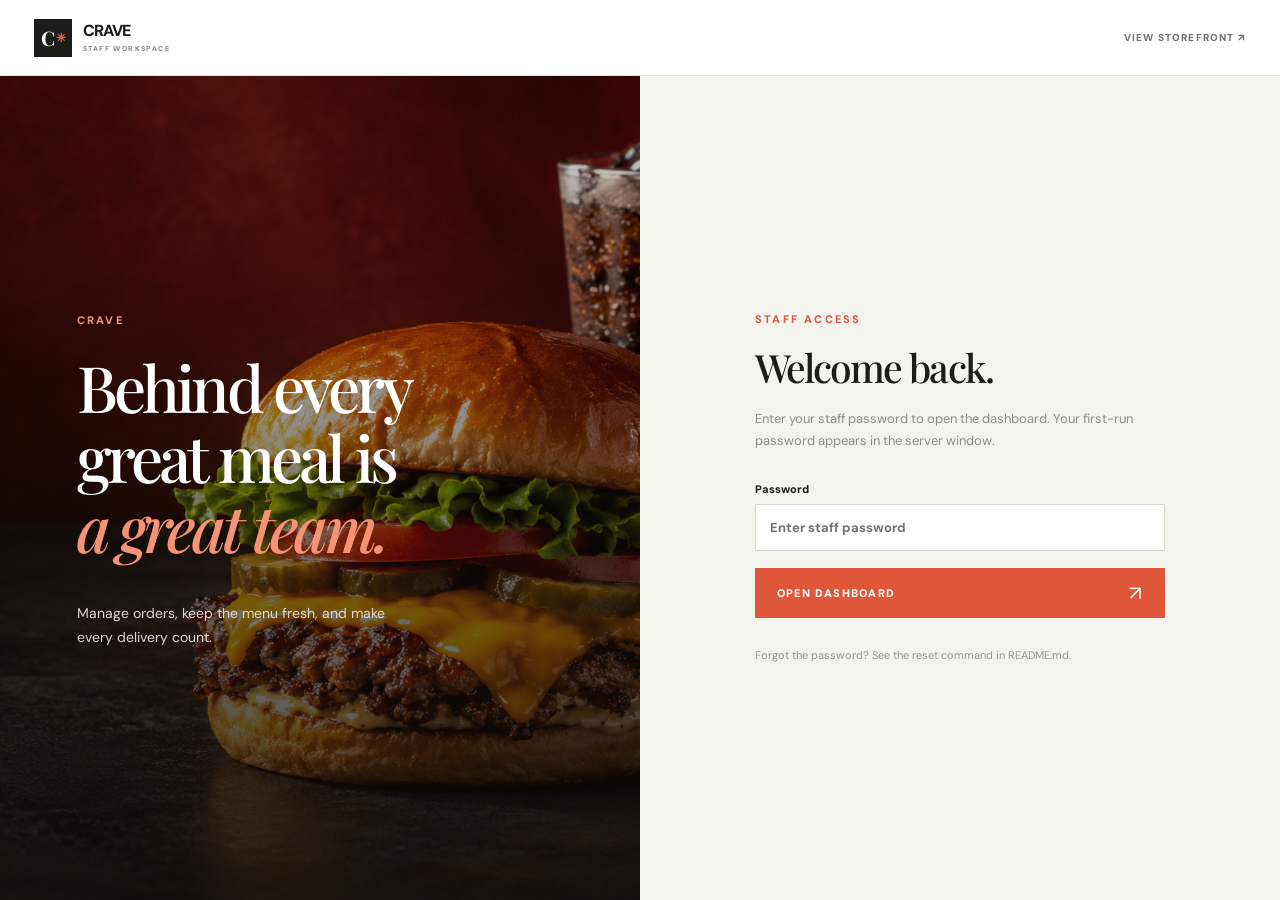
==== wwwroot/admin.html @ bab5fac4 "Add Crave storefront, restaurant menus and ordering experience" ====
<!doctype html>
<html lang="en">
<head>
  <meta charset="utf-8">
  <meta name="viewport" content="width=device-width,initial-scale=1">
  <meta name="theme-color" content="#1b1d18">
  <title>Staff Dashboard | Crave</title>
  <link rel="preconnect" href="https://fonts.googleapis.com">
  <link rel="preconnect" href="https://fonts.gstatic.com" crossorigin>
  <link href="https://fonts.googleapis.com/css2?family=DM+Sans:wght@400;500;600;700;800&family=Playfair+Display:ital,wght@0,500;0,600;0,700;1,500&display=swap" rel="stylesheet">
  <link rel="stylesheet" href="styles.css">
  <link rel="stylesheet" href="admin.css">
  <script src="admin.js" defer></script>
</head>
<body class="admin-body">
  <header class="admin-header"><a class="brand" href="index.html"><span class="brand-icon">C<span>✳</span></span><span class="brand-name">CRAVE<small>STAFF WORKSPACE</small></span></a><div class="admin-header-actions"><a href="index.html" target="_blank" rel="noopener">VIEW STOREFRONT ↗</a><button id="logout" type="button" hidden>SIGN OUT</button></div></header>

  <main id="login-view" class="login-view" hidden><div class="login-art"><span>CRAVE</span><h1>Behind every<br>great meal is<br><em>a great team.</em></h1><p>Manage orders, keep the menu fresh, and make every delivery count.</p></div><div class="login-panel"><div class="login-card"><div class="section-kicker">STAFF ACCESS</div><h2>Welcome back.</h2><p>Enter your staff password to open the dashboard. Your first-run password appears in the server window.</p><form id="login-form"><label>Password<input id="login-password" type="password" autocomplete="current-password" required placeholder="Enter staff password"></label><p class="form-message" id="login-error" role="alert"></p><button class="button button-accent full" type="submit">OPEN DASHBOARD <span>↗</span></button></form><small>Forgot the password? See the reset command in README.md.</small></div></div></main>

  <main id="dashboard" class="dashboard" hidden><aside class="admin-sidebar"><div class="sidebar-top"><div class="sidebar-label">WORKSPACE</div><button class="side-tab active" data-tab="orders" type="button"><span>◫</span> Orders <b id="open-count">0</b></button><button class="side-tab" data-tab="restaurants" type="button"><span>⌂</span> Restaurants</button><button class="side-tab" data-tab="menu" type="button"><span>☷</span> Menu</button><button class="side-tab" data-tab="settings" type="button"><span>⚙</span> Settings</button></div><div class="sidebar-bottom"><span class="live-dot"></span> STORE IS LIVE</div></aside><div class="workspace"><section class="panel active" id="orders-panel"><div class="page-heading"><div><div class="section-kicker">TODAY’S WORK</div><h1>Orders<span class="period">.</span></h1><p>Keep things moving from placed to delivered.</p></div><button class="outline-button" id="refresh-orders" type="button">↻ &nbsp; REFRESH</button></div><div class="stats"><article><span>NEW ORDERS</span><strong id="stat-new">0</strong><small>Waiting to start</small></article><article><span>IN PROGRESS</span><strong id="stat-progress">0</strong><small>Being prepared or delivered</small></article><article><span>COMPLETED</span><strong id="stat-completed">0</strong><small>All-time orders</small></article><article><span>ORDER TOTALS</span><strong id="stat-total">$0.00</strong><small>Excludes cancelled orders</small></article></div><div class="list-head"><h2>All orders</h2><select id="order-filter" aria-label="Filter orders"><option value="active">Active orders</option><option value="all">All orders</option><option value="Completed">Completed</option><option value="Cancelled">Cancelled</option></select></div><p class="admin-message" id="orders-message" role="status"></p><div id="orders-list" class="orders-list"></div></section>

  <section class="panel" id="restaurants-panel"><div class="page-heading"><div><div class="section-kicker">YOUR KITCHENS</div><h1>Restaurants<span class="period">.</span></h1><p>Add a kitchen, edit its details, or pause new orders.</p></div><button class="button button-accent" id="add-restaurant" type="button">ADD RESTAURANT <span>+</span></button></div><div class="list-head"><h2>All kitchens</h2><span id="restaurant-admin-count"></span></div><p class="admin-message" id="restaurants-message" role="status"></p><div id="admin-restaurants-list" class="admin-restaurants-list"></div></section>

  <section class="panel" id="menu-panel"><div class="page-heading"><div><div class="section-kicker">YOUR OFFERING</div><h1>The menu<span class="period">.</span></h1><p>Edit prices and details, or pause an item when it sells out.</p></div><button class="button button-accent" id="add-item" type="button">ADD NEW ITEM <span>+</span></button></div><div class="list-head"><h2>Menu items</h2><span id="item-count"></span></div><p class="admin-message" id="menu-message" role="status"></p><div id="admin-menu-list" class="admin-menu-list"></div></section>

  <section class="panel" id="settings-panel"><div class="page-heading"><div><div class="section-kicker">KEEP THINGS SECURE</div><h1>Settings<span class="period">.</span></h1><p>Update your staff password whenever you need to.</p></div></div><div class="settings-card"><h2>Change password</h2><p>Use at least 12 characters. You’ll need the new password next time you sign in.</p><form id="password-form"><label>Current password<input name="current" type="password" autocomplete="current-password" required></label><label>New password<input name="next" type="password" autocomplete="new-password" minlength="12" required></label><p class="admin-message" id="password-message" role="status"></p><button class="button button-dark" type="submit">UPDATE PASSWORD <span>↗</span></button></form></div></section></div></main>

  <div class="admin-modal-backdrop" id="item-backdrop" hidden><div class="admin-modal" role="dialog" aria-modal="true" aria-labelledby="item-title"><div class="modal-head"><div><small>MENU EDITOR</small><h2 id="item-title">New menu item</h2></div><button type="button" class="icon-button" id="close-item" aria-label="Close menu editor">×</button></div><form id="item-form"><input type="hidden" name="id"><div class="form-grid"><label class="wide">Restaurant<select name="restaurantId" id="item-restaurant" required></select></label><label>Name<input name="name" required maxlength="80" placeholder="e.g. Crispy Chicken Bowl"></label><label>Category<input name="category" required maxlength="40" list="categories-list" placeholder="e.g. Bowls"><datalist id="categories-list"><option value="Burgers"><option value="Pizza"><option value="Bowls"><option value="Sides"><option value="Drinks"><option value="Desserts"></datalist></label><label class="wide">Description<textarea name="description" required maxlength="240" rows="3" placeholder="What makes it delicious?"></textarea></label><label>Price (USD)<input name="price" type="number" min="0.01" max="999" step="0.01" required placeholder="12.50"></label><label>Emoji / icon<input name="emoji" required maxlength="12" placeholder="🍔"></label></div><div class="checks"><label><input type="checkbox" name="available" checked> Available to order</label><label><input type="checkbox" name="popular"> Mark as most loved</label></div><p class="form-message" id="item-error" role="alert"></p><div class="modal-actions"><button type="button" class="outline-button" id="cancel-item">CANCEL</button><button class="button button-accent" type="submit">SAVE ITEM <span>↗</span></button></div></form></div></div>

  <div class="admin-modal-backdrop" id="restaurant-backdrop" hidden><div class="admin-modal" role="dialog" aria-modal="true" aria-labelledby="restaurant-title"><div class="modal-head"><div><small>KITCHEN EDITOR</small><h2 id="restaurant-title">New restaurant</h2></div><button type="button" class="icon-button" id="close-restaurant" aria-label="Close restaurant editor">×</button></div><form id="restaurant-form"><input type="hidden" name="id"><div class="form-grid"><label>Name<input name="name" required maxlength="80" placeholder="e.g. The Green Table"></label><label>Cuisine<input name="cuisine" required maxlength="60" placeholder="e.g. Bowls · Fresh food"></label><label class="wide">Tagline<input name="tagline" required maxlength="160" placeholder="A short description of the kitchen"></label><label>Typical prep time (min)<input name="prepMinutes" type="number" min="5" max="120" required value="25"></label><label>Photo style<select name="imageKey"><option value="burger">Burger</option><option value="pizza">Pizza</option><option value="bowl">Bowl</option><option value="wings">Wings</option></select></label><label>Accent color<select name="accent"><option value="coral">Coral</option><option value="olive">Olive</option><option value="gold">Gold</option><option value="plum">Plum</option></select></label></div><div class="checks"><label><input type="checkbox" name="available" checked> Accepting orders</label></div><p class="form-message" id="restaurant-error" role="alert"></p><div class="modal-actions"><button type="button" class="outline-button" id="cancel-restaurant">CANCEL</button><button class="button button-accent" type="submit">SAVE RESTAURANT <span>↗</span></button></div></form></div></div>
</body>
</html>
---- wwwroot/styles.css ----
:root{--ink:#1b1d18;--muted:#75786e;--paper:#f7f6f1;--cream:#efeee7;--line:#deded4;--red:#d84d33;--red-dark:#b93b25;--white:#fff;--serif:"Playfair Display",Georgia,serif;--sans:"DM Sans",Arial,sans-serif}*{box-sizing:border-box}html{scroll-behavior:smooth}body{margin:0;background:var(--paper);color:var(--ink);font-family:var(--sans)}button,input,textarea{font:inherit}button{cursor:pointer}a{color:inherit;text-decoration:none}img{max-width:100%}.wrap{width:min(1280px,calc(100% - 80px));margin:auto}[hidden]{display:none!important}.topline{height:32px;display:flex;align-items:center;justify-content:center;gap:12px;background:#d74b32;color:#fff;font-size:10px;font-weight:800;letter-spacing:.16em}.topline-star{font-size:15px}.topline-divider{opacity:.6}.site-header{background:#f7f6f1;position:relative;z-index:5;border-bottom:1px solid rgba(0,0,0,.08)}.nav-shell{width:min(1280px,calc(100% - 80px));height:84px;margin:auto;display:flex;align-items:center;justify-content:space-between;gap:25px}.brand{display:flex;align-items:center;gap:11px;white-space:nowrap}.brand-icon{width:42px;height:42px;background:var(--ink);color:#fff;display:flex;align-items:center;justify-content:center;gap:1px;font-family:var(--serif);font-size:20px;font-weight:700}.brand-icon span{font-family:var(--sans);font-size:12px;color:#eb674b}.brand-name{font-weight:800;font-size:18px;letter-spacing:-.06em;line-height:1}.brand-name b{color:var(--red);font-family:var(--serif)}.brand-name small{display:block;font-size:7px;letter-spacing:.2em;font-weight:800;margin-top:6px;color:#85877e}.nav-links{display:flex;gap:38px;align-items:center}.nav-links a,.nav-links button{border:0;background:none;padding:0;color:#4f524b;font-size:10px;letter-spacing:.13em;font-weight:800}.nav-links a:hover,.nav-links button:hover{color:var(--red)}.cart-button{display:flex;align-items:center;gap:11px;padding:12px 14px;border:1px solid #c6c8bd;background:none;color:var(--ink);font-size:10px;font-weight:800;letter-spacing:.1em}.cart-button svg{width:18px;height:18px;fill:none;stroke:currentColor;stroke-width:1.7;stroke-linecap:round;stroke-linejoin:round}.cart-button strong{width:22px;height:22px;border-radius:50%;display:grid;place-items:center;background:var(--red);color:#fff;font-size:10px;letter-spacing:0}.hero{height:min(680px,72vw);min-height:570px;position:relative;isolation:isolate;background:#230e0a;color:#fff;overflow:hidden}.hero-image{position:absolute;inset:0;background:url("assets/hero-burger.png") center center/cover no-repeat;z-index:-2}.hero-shade{position:absolute;inset:0;background:linear-gradient(90deg,rgba(15,11,9,.9) 0%,rgba(18,10,8,.86) 29%,rgba(23,11,8,.4) 54%,transparent 75%),linear-gradient(0deg,rgba(0,0,0,.45),transparent 25%);z-index:-1}.hero-content{padding-top:clamp(90px,12vw,155px)}.hero-kicker,.section-kicker{font-size:11px;font-weight:800;letter-spacing:.2em;color:#dd573d}.hero-kicker{display:flex;align-items:center;gap:13px;color:#fa9b7f}.hero-kicker span{width:25px;height:1px;background:#fa9b7f}.hero h1{font-family:var(--serif);font-size:clamp(66px,6.65vw,106px);font-weight:500;letter-spacing:-.055em;line-height:1.06;margin:22px 0 21px}.hero h1 em{color:#f5916c;font-weight:500}.hero-content>p{max-width:430px;color:#e4d8d1;font-size:16px;line-height:1.75}.hero-actions{display:flex;align-items:center;gap:27px;margin-top:34px}.button{border:0;padding:18px 22px;display:inline-flex;align-items:center;justify-content:space-between;gap:34px;font-size:11px;font-weight:800;letter-spacing:.11em;transition:background .2s,transform .2s}.button:hover{transform:translateY(-2px)}.button span{font-size:20px;font-weight:400;line-height:10px}.button-accent{background:#df573b;color:#fff}.button-accent:hover{background:#b93b25}.button-dark{background:#1b1d18;color:#fff}.button-dark:hover{background:#d84d33}.hero-delivery{font-size:10px;font-weight:800;letter-spacing:.13em;color:#e4d7cc;white-space:nowrap}.pulse{display:inline-block;width:8px;height:8px;border-radius:50%;background:#8cb675;margin-right:8px;box-shadow:0 0 0 4px rgba(140,182,117,.14)}.hero-bottom{position:absolute;bottom:26px;left:50%;transform:translateX(-50%);display:flex;justify-content:space-between;font-size:9px;letter-spacing:.18em;font-weight:800;color:#c5b8b1}.down-arrow{font-size:18px;margin-left:10px}.benefits{background:#edece5;border-bottom:1px solid #ddded3}.benefit-grid{display:grid;grid-template-columns:repeat(3,1fr)}.benefit-grid>div{display:flex;align-items:center;gap:18px;padding:27px 0}.benefit-grid>div+div{border-left:1px solid #d5d6cc;padding-left:18%}.benefit-icon{width:43px;height:43px;border:1px solid #c7c8bd;display:grid;place-items:center;color:#cc563c;font-size:24px}.benefit-grid strong,.benefit-grid small{display:block}.benefit-grid strong{font-size:13px}.benefit-grid small{color:#8b8e82;font-size:11px;margin-top:4px}.menu-section{padding:100px 0 120px}.section-top{display:flex;justify-content:space-between;align-items:end;gap:25px}.section-kicker span{color:#a9aaa0;padding:0 5px}.section-top h2,.story h2,.closing h2{font-family:var(--serif);font-size:clamp(43px,4.75vw,68px);font-weight:500;letter-spacing:-.055em;line-height:1.15;margin:16px 0 15px}.section-top h2 em,.story h2 em,.closing h2 em,.success-content h2 em{color:var(--red);font-weight:500}.section-top p{color:#80837a;font-size:14px;margin:0}.menu-count{font-size:11px;letter-spacing:.1em;color:#9c9e94;text-transform:uppercase}.menu-toolbar{display:flex;justify-content:space-between;align-items:center;gap:16px;margin:45px 0 23px}.category-list{display:flex;gap:8px;flex-wrap:wrap}.category-list button{border:1px solid #d6d8cd;background:none;padding:11px 17px;color:#5e6058;font-size:10px;font-weight:800;letter-spacing:.08em;text-transform:uppercase}.category-list button.active{background:var(--ink);border-color:var(--ink);color:#fff}.search-box{display:flex;align-items:center;gap:8px;border-bottom:1px solid #aeb0a5;padding:8px 2px;min-width:180px}.search-box svg{height:17px;width:17px;fill:none;stroke:#74776e;stroke-width:2;stroke-linecap:round}.search-box input{border:0;outline:0;background:transparent;font-size:11px;width:100%;color:var(--ink)}.menu-grid{display:grid;grid-template-columns:repeat(4,1fr);gap:24px}.food-card{background:#fff;border:1px solid #e7e8df;display:flex;flex-direction:column;transition:box-shadow .2s,transform .2s}.food-card:hover{transform:translateY(-5px);box-shadow:0 16px 30px rgba(34,34,28,.1)}.food-image{position:relative;aspect-ratio:1;background:#29221e;overflow:hidden}.food-image.photo{background-repeat:no-repeat;background-size:200% 200%}.food-image.savory{background-image:url("assets/menu-savory.png")}.food-image.more{background-image:url("assets/menu-more.png")}.food-image.tl{background-position:left top}.food-image.tr{background-position:right top}.food-image.bl{background-position:left bottom}.food-image.br{background-position:right bottom}.food-image.fallback{display:grid;place-items:center;background:linear-gradient(135deg,#e7bd9c,#7b3322)}.food-image.fallback .food-emoji{font-size:100px;filter:drop-shadow(8px 12px 5px rgba(0,0,0,.18))}.food-emoji{display:none}.popular{position:absolute;left:13px;top:13px;padding:7px 10px;background:#f6f5ef;color:#a43b28;font-size:9px;font-weight:800;letter-spacing:.12em}.food-body{padding:19px 18px 18px;display:flex;flex-direction:column;flex:1}.food-category{font-size:9px;letter-spacing:.16em;color:var(--red);text-transform:uppercase;font-weight:800}.food-body h3{font-family:var(--serif);font-size:23px;font-weight:600;letter-spacing:-.04em;margin:8px 0}.food-body p{color:#8d9086;line-height:1.55;font-size:11px;margin:0;min-height:51px}.food-bottom{display:flex;align-items:center;justify-content:space-between;border-top:1px solid #ebebe4;margin-top:auto;padding-top:13px}.food-price{font-size:16px;font-weight:800}.add-button{border:0;background:#1b1d18;color:#fff;width:34px;height:34px;display:grid;place-items:center;font-size:22px}.add-button:hover{background:var(--red)}.loading,.empty-menu{grid-column:1/-1;text-align:center;color:#85877e;padding:60px}.story{background:#1c201a;color:#fff}.story-layout{display:grid;grid-template-columns:1fr 1fr;min-height:650px}.story-image{position:relative;background:url("assets/menu-savory.png") left top/200% 200% no-repeat;min-height:530px}.story-image:after{content:"";position:absolute;inset:0;background:linear-gradient(0deg,rgba(0,0,0,.43),transparent 65%)}.story-image-label{position:absolute;z-index:1;bottom:35px;left:35px;border:1px solid rgba(255,255,255,.65);padding:17px 70px 17px 17px;font-family:var(--serif);font-size:21px;line-height:1.15}.story-image-label span{position:absolute;right:17px;top:23px;color:#ec7356}.story-copy{padding:75px 15px 65px 10%;display:flex;flex-direction:column;justify-content:center}.story h2{font-size:clamp(42px,4.2vw,63px);margin:22px 0}.story-copy>p{max-width:480px;color:#b8bdb1;line-height:1.8;font-size:13px}.story-points{border-top:1px solid #444a40;margin-top:18px}.story-points>div{display:grid;grid-template-columns:36px 1fr;gap:3px 13px;border-bottom:1px solid #444a40;padding:16px 0}.story-points span{grid-row:span 2;color:#e5785b;font-family:var(--serif);font-size:16px}.story-points strong{font-size:12px}.story-points small{font-size:11px;color:#9ea49a}.closing{margin-top:100px;margin-bottom:100px;padding:70px 75px;background:#e7e6dd;display:flex;align-items:center;justify-content:space-between;gap:25px}.closing h2{margin-bottom:0}.closing .button{white-space:nowrap}footer{background:#151914;color:#fff}.footer-inner{display:flex;align-items:center;justify-content:space-between;gap:30px;min-height:130px}.footer-inner .brand-icon{background:#e0573c}.footer-inner .brand-icon span{color:#fff}.footer-inner>span{font-size:10px;color:#8f968b;letter-spacing:.08em}.scrim{position:fixed;inset:0;background:rgba(11,17,12,.68);z-index:20;backdrop-filter:blur(3px)}.drawer{position:fixed;z-index:21;right:0;top:0;width:min(460px,100%);height:100dvh;background:#f9f8f4;display:flex;flex-direction:column;box-shadow:-10px 0 40px rgba(0,0,0,.12)}.drawer-head,.modal-head{display:flex;justify-content:space-between;align-items:start;padding:30px;border-bottom:1px solid var(--line)}.drawer-head small,.modal-head small{font-size:10px;font-weight:800;letter-spacing:.17em;color:var(--red)}.drawer-head h2,.modal-head h2{font-family:var(--serif);font-weight:500;font-size:31px;letter-spacing:-.04em;margin:6px 0 0}.drawer-head h2 span{font-family:var(--sans);font-size:14px;color:#999}.icon-button{border:0;background:#eaeae2;width:32px;height:32px;display:grid;place-items:center;font-size:23px;line-height:1}.drawer-content{padding:24px 30px;overflow-y:auto;flex:1}.cart-line{display:grid;grid-template-columns:66px 1fr auto;gap:12px;padding-bottom:18px;margin-bottom:18px;border-bottom:1px solid var(--line)}.cart-line-emoji{height:66px;background:#e8d9ce;display:grid;place-items:center;font-size:32px}.cart-line h3{font-family:var(--serif);font-size:17px;margin:0 0 4px}.cart-line small{font-size:11px;color:#999}.cart-line-price{font-size:13px;font-weight:800}.quantity{display:inline-flex;align-items:center;gap:11px;margin-top:12px;border:1px solid var(--line);padding:2px 6px;font-size:12px;font-weight:800}.quantity button{width:19px;height:19px;background:none;border:0;font-size:17px;line-height:1}.remove-line{border:0;background:none;color:#9a9e92;text-decoration:underline;padding:0;margin-left:11px;font-size:11px}.drawer-bottom{border-top:1px solid var(--line);padding:24px 30px}.total-row,.checkout-summary>div{display:flex;justify-content:space-between}.total-row{font-size:17px;font-weight:800}.drawer-bottom p{font-size:11px;color:#979a8e;margin:10px 0 19px}.full{width:100%}.empty-cart{text-align:center;padding:55px 10px;color:#888c81;font-size:13px}.empty-cart span{display:block;font-size:65px;margin-bottom:16px}.empty-cart h3{font-family:var(--serif);font-size:24px;color:var(--ink);margin-bottom:6px}.modal{position:fixed;z-index:22;top:50%;left:50%;transform:translate(-50%,-50%);width:min(570px,calc(100% - 28px));max-height:calc(100dvh - 28px);overflow-y:auto;background:#f9f8f4;box-shadow:0 20px 65px rgba(0,0,0,.25)}.modal form{padding:24px 30px 30px}.fulfillment-picker{display:grid;grid-template-columns:1fr 1fr;gap:10px;margin-bottom:20px}.fulfillment-picker input{position:absolute;opacity:0}.fulfillment-picker span{display:block;text-align:center;border:1px solid var(--line);padding:12px;font-size:12px;font-weight:800;cursor:pointer}.fulfillment-picker input:checked+span{border-color:var(--ink);background:#eeeee7}.form-grid{display:grid;grid-template-columns:1fr 1fr;gap:15px}.form-grid label,.track-label{font-size:11px;font-weight:800;display:block}.form-grid label span{font-weight:400;color:#aaa}.form-grid .wide{grid-column:1/-1}.form-grid input,.form-grid textarea,.track-label input{display:block;width:100%;margin-top:7px;border:1px solid #d9dcd1;padding:12px;outline:0;font-size:13px;color:var(--ink);background:#fff}.form-grid input:focus,.form-grid textarea:focus,.track-label input:focus{border-color:var(--red)}.checkout-summary{border-top:1px solid var(--line);margin-top:22px;padding-top:15px;font-size:12px;color:#777}.checkout-summary>div{margin-bottom:10px}.checkout-summary .grand-total{border-top:1px solid var(--line);padding-top:13px;margin-top:12px;color:var(--ink);font-size:19px}.form-message{color:#b33e2c;font-size:12px;margin:12px 0}.form-message:empty{display:none}.payment-note{text-align:center;font-size:11px;color:#9c9e95;margin:11px 0 0}.small-modal{width:min(430px,calc(100% - 28px))}.small-modal form>p:first-child{font-size:13px;color:#888b81;line-height:1.55}.track-label{margin:19px 0}.track-label input{text-transform:uppercase;letter-spacing:.1em}.tracked-order{padding:0 30px 30px}.tracked-order .status{display:inline-block;background:#e8f3e8;color:#3c7544;padding:6px 10px;font-size:11px;font-weight:800}.tracked-order h3{font-family:var(--serif);font-size:21px;margin:15px 0 8px}.tracked-order p{font-size:12px;color:#888;line-height:1.6}.tracked-order ul{padding-left:18px;font-size:12px;line-height:1.8}.tracked-order strong{font-size:16px}.success-content{text-align:center;padding:38px 35px}.success-icon{background:#dcecdc;color:#3c7544;width:65px;height:65px;border-radius:50%;display:grid;place-items:center;font-size:35px;margin:0 auto 20px}.success-content .section-kicker{font-size:10px}.success-content h2{font-family:var(--serif);font-weight:500;font-size:37px;line-height:1.08;letter-spacing:-.05em;margin:14px 0}.success-content p{font-size:13px;line-height:1.6;color:#8b8d84}.confirmation-code{border:1px dashed #d3d6cc;background:#f1f3ec;padding:13px;margin:18px 0;font-size:22px;font-weight:800;letter-spacing:.17em}.success-content .button{margin-top:14px}button:disabled{opacity:.5;cursor:not-allowed}button:focus-visible,a:focus-visible,input:focus-visible,textarea:focus-visible{outline:2px solid var(--red);outline-offset:3px}@media(max-width:1080px){.menu-grid{grid-template-columns:repeat(3,1fr)}.nav-links{gap:20px}.story-copy{padding-left:7%}}@media(max-width:760px){.wrap,.nav-shell{width:calc(100% - 36px)}.topline{font-size:8px;letter-spacing:.1em;gap:6px}.nav-shell{height:70px}.nav-links{display:none}.brand-name{font-size:16px}.cart-button{padding:8px;gap:7px}.cart-button span{display:none}.hero{height:610px;min-height:0}.hero-image{background-position:63% center}.hero-shade{background:linear-gradient(90deg,rgba(15,11,9,.91),rgba(17,10,8,.66) 66%,rgba(17,10,8,.2)),linear-gradient(0deg,rgba(0,0,0,.45),transparent 30%)}.hero-content{padding-top:100px}.hero h1{font-size:clamp(55px,11vw,78px)}.hero-content>p{max-width:350px;font-size:14px}.hero-bottom{bottom:20px}.benefit-grid{grid-template-columns:1fr;padding:12px 0}.benefit-grid>div,.benefit-grid>div+div{border:0;padding:12px 0}.menu-section{padding:70px 0}.menu-toolbar{display:block;margin-top:30px}.category-list{margin-bottom:20px}.search-box{width:100%}.menu-grid{grid-template-columns:repeat(2,1fr);gap:12px}.food-body{padding:14px}.food-body h3{font-size:19px}.food-body p{min-height:68px}.story-layout{grid-template-columns:1fr}.story-image{min-height:380px}.story-copy{padding:65px 0}.closing{padding:45px 28px;margin-top:70px;margin-bottom:70px;display:block}.closing .button{margin-top:25px}.footer-inner{min-height:100px;flex-wrap:wrap;padding:25px 0}.footer-inner>span:nth-child(2){display:none}}@media(max-width:480px){.topline{height:27px;font-size:7px}.topline-star,.topline-divider{display:none}.brand-icon{width:36px;height:36px;font-size:16px}.brand-name{font-size:15px}.brand-name small{font-size:6px}.hero{height:580px}.hero h1{font-size:53px}.hero-actions{align-items:start;flex-direction:column;gap:18px}.hero-bottom span:first-child{display:none}.hero-bottom{justify-content:flex-end}.section-top{display:block}.section-top h2{font-size:43px}.menu-count{margin-top:13px}.menu-grid{grid-template-columns:1fr}.food-image{aspect-ratio:1.25}.food-body p{min-height:0}.story-image{min-height:300px}.story h2,.closing h2{font-size:42px}.form-grid{grid-template-columns:1fr}.form-grid .wide{grid-column:auto}.modal form,.modal-head{padding-left:20px;padding-right:20px}}
.cart-line-emoji.photo{background-repeat:no-repeat;background-size:200% 200%;font-size:0}.cart-line-emoji.savory{background-image:url("assets/menu-savory.png")}.cart-line-emoji.more{background-image:url("assets/menu-more.png")}.cart-line-emoji.tl{background-position:left top}.cart-line-emoji.tr{background-position:right top}.cart-line-emoji.bl{background-position:left bottom}.cart-line-emoji.br{background-position:right bottom}.preview-notice{background:#242920;color:#fff;text-align:center;padding:12px 18px;font-size:11px;line-height:1.5;letter-spacing:.02em}
@media(max-width:760px){.nav-links{display:flex;margin-left:auto;gap:0}.nav-links a{display:none}.nav-links button{font-size:9px;white-space:nowrap}}@media(max-width:480px){.nav-links button{font-size:8px}.nav-shell{gap:10px}}
.staff-link{font-size:10px;font-weight:800;letter-spacing:.1em;color:#b9c1b4}.staff-link:hover{color:#fff}.order-timeline{display:flex;flex-wrap:wrap;gap:6px;margin:15px 0}.order-timeline span{font-size:9px;font-weight:800;padding:6px 7px;background:#ededeb;color:#a0a49a}.order-timeline span.done{background:#e2efdf;color:#3d784b}.order-cancelled{color:#b34731!important;font-weight:800}
.tracking-modal{width:min(650px,calc(100% - 28px))}.tracking-modal form{padding-bottom:12px}.tracking-modal form>p:first-child{font-size:13px;color:#888b81}.tracking-modal .track-label{margin:12px 0}.tracked-order{padding:8px 30px 30px}.tracking-header{display:flex;align-items:center;justify-content:space-between;gap:12px}.tracking-code{font-size:11px;letter-spacing:.12em;font-weight:800;color:#9a9d92}.tracking-modal .tracked-order h3{font-size:27px;margin:12px 0 5px}.tracking-map{height:270px;overflow:hidden;background:#e4e8df;border:1px solid #d7dbd1;margin:17px 0 4px}.tracking-map iframe{width:100%;height:100%;border:0}.waiting-map{display:grid;place-items:center;background-color:#e7e9df;background-image:linear-gradient(35deg,transparent 47%,#fafbf4 48%,#fafbf4 53%,transparent 54%),linear-gradient(145deg,transparent 45%,#fafbf4 46%,#fafbf4 51%,transparent 52%),linear-gradient(90deg,transparent 46%,#d5ddcf 47%,#d5ddcf 50%,transparent 51%);background-size:160px 130px,190px 160px,90px 90px}.map-waiting{display:flex;flex-direction:column;align-items:center;text-align:center;max-width:260px;padding:22px;background:rgba(255,255,255,.91);box-shadow:0 8px 28px rgba(42,65,42,.12)}.map-pin{display:grid;place-items:center;background:#d75038;color:white;width:34px;height:34px;border-radius:50%;font-size:24px;margin-bottom:9px}.map-waiting strong{font-family:var(--serif);font-size:17px;line-height:1.25}.map-waiting small{color:#777d71;font-size:10px;line-height:1.45;margin-top:6px}.tracked-order .map-caption{font-size:10px;margin:5px 0 17px}.tracking-summary{display:flex;justify-content:space-between;align-items:end;gap:16px;border-top:1px solid var(--line);padding-top:14px}.tracking-summary ul{margin:0}.cancel-order-button{border:1px solid #c65c46;background:#fff5f1;color:#b44734;font-size:11px;font-weight:800;letter-spacing:.07em;padding:11px 14px;margin-top:22px}.cancel-order-button:hover{background:#fae6dd}.tracked-order .cancel-note{font-size:10px;margin:7px 0}.success-back{border:0;background:none;color:#888b81;font-size:11px;text-decoration:underline;margin-top:16px;cursor:pointer}@media(max-width:480px){.tracked-order{padding-left:20px;padding-right:20px}.tracking-map{height:240px}.tracking-summary{display:block}.tracking-summary strong{display:block;margin-top:10px}}
---- wwwroot/admin.css ----
.admin-body{background:#f4f4ee;min-height:100vh}.admin-header{height:76px;background:#fff;border-bottom:1px solid #e2e4dc;display:flex;align-items:center;justify-content:space-between;padding:0 34px}.admin-header .brand-icon{width:38px;height:38px}.admin-header .brand-name{font-size:16px}.admin-header-actions{display:flex;gap:25px;align-items:center}.admin-header-actions a,.admin-header-actions button{font-size:10px;font-weight:800;letter-spacing:.12em;color:#6f7268;background:none;border:0}.admin-header-actions a:hover,.admin-header-actions button:hover{color:var(--red)}.login-view{min-height:calc(100vh - 76px);display:grid;grid-template-columns:1fr 1fr}.login-art{background:linear-gradient(0deg,rgba(15,12,9,.8),rgba(15,12,9,.2)),url("assets/hero-burger.png") center/cover;color:#fff;padding:9vw 6vw;display:flex;flex-direction:column;justify-content:center}.login-art>span{font-size:11px;font-weight:800;letter-spacing:.2em;color:#f69376}.login-art h1{font-family:var(--serif);font-size:clamp(50px,5vw,79px);font-weight:500;line-height:1.1;letter-spacing:-.06em;margin:25px 0}.login-art h1 em{color:#f69376}.login-art p{font-size:14px;line-height:1.7;max-width:330px;color:#e5d6cd}.login-panel{display:grid;place-items:center;padding:35px}.login-card{width:min(410px,100%)}.login-card h2,.settings-card h2{font-family:var(--serif);font-size:39px;font-weight:500;letter-spacing:-.05em;margin:15px 0}.login-card p,.settings-card p{font-size:13px;line-height:1.7;color:#8b8f83}.login-card form{margin:30px 0 25px}.login-card label,.settings-card label{display:block;font-size:11px;font-weight:800;margin-bottom:17px}.login-card input,.settings-card input{display:block;margin-top:8px;width:100%;background:#fff;border:1px solid #d8dad1;padding:14px;font-size:13px;outline:0}.login-card input:focus,.settings-card input:focus{border-color:var(--red)}.login-card>small{font-size:11px;color:#92958c}.dashboard{display:grid;grid-template-columns:220px minmax(0,1fr);min-height:calc(100vh - 76px)}.admin-sidebar{background:#1b211b;color:#fff;display:flex;flex-direction:column;justify-content:space-between;padding:34px 17px}.sidebar-label{font-size:9px;letter-spacing:.2em;color:#858e83;font-weight:800;margin:0 18px 22px}.side-tab{width:100%;border:0;background:none;color:#a9b1a6;padding:14px 16px;text-align:left;display:flex;align-items:center;gap:15px;font-size:12px;font-weight:800;margin-bottom:5px}.side-tab span{font-size:18px;font-weight:400;width:22px}.side-tab b{margin-left:auto;background:#d65036;color:#fff;font-size:10px;border-radius:100px;min-width:20px;padding:3px;text-align:center}.side-tab.active{background:#303b30;color:#fff}.side-tab:hover{color:#fff}.sidebar-bottom{padding:17px 15px;border-top:1px solid #3b453b;color:#a1ae9e;font-size:9px;font-weight:800;letter-spacing:.14em}.live-dot{display:inline-block;width:7px;height:7px;border-radius:50%;background:#82bd78;margin-right:7px}.workspace{padding:50px 5vw 90px;min-width:0}.panel{display:none}.panel.active{display:block}.page-heading{display:flex;align-items:end;justify-content:space-between;gap:20px;margin-bottom:37px}.page-heading h1{font-family:var(--serif);font-weight:500;letter-spacing:-.06em;font-size:59px;line-height:1;margin:13px 0 12px}.period{color:var(--red)}.page-heading p{font-size:13px;color:#92968b;margin:0}.outline-button{border:1px solid #c9cec3;background:transparent;padding:12px 16px;font-size:10px;font-weight:800;letter-spacing:.1em;color:#4d544b}.outline-button:hover{border-color:var(--red);color:var(--red)}.stats{display:grid;grid-template-columns:repeat(4,1fr);gap:13px;margin-bottom:48px}.stats article{background:#fff;border:1px solid #e4e7de;padding:20px 21px;min-height:125px;display:flex;flex-direction:column}.stats article>span{font-size:9px;letter-spacing:.13em;color:#90968b;font-weight:800}.stats article strong{font-family:var(--serif);font-weight:500;font-size:32px;margin:10px 0 3px}.stats article small{color:#a2a69b;font-size:10px}.list-head{display:flex;justify-content:space-between;align-items:center;border-bottom:1px solid #d9ddd2;padding-bottom:16px;margin-bottom:20px}.list-head h2{font-family:var(--serif);font-weight:500;font-size:26px;margin:0}.list-head select{border:1px solid #d1d6ca;background:#fff;padding:9px 12px;font-size:11px;color:#4b5148}.list-head>span{font-size:11px;color:#9da299}.orders-list{display:grid;gap:14px}.order-card{background:#fff;border:1px solid #e4e7de}.order-top{display:grid;grid-template-columns:1.2fr 1fr 1fr auto;gap:20px;padding:22px;align-items:start}.order-id{font-size:11px;color:var(--red);font-weight:800;letter-spacing:.1em}.order-card h3{font-family:var(--serif);font-size:21px;font-weight:500;margin:7px 0 3px}.order-card p{font-size:11px;color:#969b90;margin:0;line-height:1.6}.order-top strong{font-size:15px}.status-pill{display:inline-block;font-size:10px;font-weight:800;padding:7px 10px;background:#f1e9d9;color:#9a622c;white-space:nowrap}.status-pill.completed{background:#e4efe2;color:#377348}.status-pill.cancelled{background:#f6e7e3;color:#ac4936}.status-pill.preparing,.status-pill.ready,.status-pill.out{background:#e9eef5;color:#4b6d91}.order-detail{border-top:1px solid #e9ece4;padding:18px 22px;display:grid;grid-template-columns:1fr 1fr;gap:25px}.order-detail strong{font-size:10px;letter-spacing:.1em;color:#666d63}.order-detail p{font-size:12px;color:#5b6158;line-height:1.65;margin-top:7px;word-break:break-word}.order-detail ul{margin:7px 0 0;padding-left:17px;font-size:12px;color:#5b6158;line-height:1.9}.order-actions{display:flex;flex-wrap:wrap;gap:8px;padding:0 22px 20px}.order-actions button{background:#202920;color:#fff;border:0;padding:10px 13px;font-size:10px;font-weight:800;letter-spacing:.08em}.order-actions button:hover{background:var(--red)}.order-actions button.cancel-action{background:#f4e7e3;color:#ab4b38}.admin-message{font-size:12px;color:#a94433;margin:0 0 15px}.admin-message:empty{display:none}.empty-state{padding:60px 20px;text-align:center;background:#fff;color:#92998d;border:1px solid #e4e7de;font-size:13px}.admin-menu-list{display:grid;gap:9px}.admin-menu-row{display:grid;grid-template-columns:54px minmax(150px,1fr) 100px 80px 105px;align-items:center;gap:15px;background:#fff;border:1px solid #e4e7de;padding:12px 17px}.menu-emoji{height:54px;width:54px;display:grid;place-items:center;background:#efede6;font-size:28px}.menu-main strong{display:block;font-family:var(--serif);font-weight:500;font-size:17px}.menu-main small{font-size:10px;color:#999e93}.menu-price{font-size:13px;font-weight:800}.availability{font-size:10px;font-weight:800;color:#427b4b}.availability.off{color:#a5a9a0}.menu-row-actions{display:flex;gap:8px}.menu-row-actions button{border:0;background:none;color:#636b61;font-size:10px;font-weight:800;text-decoration:underline}.menu-row-actions button:hover{color:var(--red)}.settings-card{background:#fff;border:1px solid #e4e7de;padding:32px;width:min(520px,100%)}.settings-card h2{font-size:28px;margin:0 0 8px}.settings-card p{margin:0 0 24px}.settings-card .button{margin-top:6px}.admin-modal-backdrop{position:fixed;inset:0;z-index:30;background:rgba(15,20,15,.65);display:grid;place-items:center;padding:20px}.admin-modal{width:min(560px,100%);max-height:calc(100dvh - 40px);overflow-y:auto;background:#f9f8f4}.admin-modal form{padding:25px 30px 30px}.admin-modal .checks{display:flex;gap:25px;margin:19px 0}.admin-modal .checks label{font-size:11px;font-weight:800}.admin-modal .checks input{accent-color:var(--red)}.modal-actions{display:flex;justify-content:flex-end;gap:10px}.admin-modal .form-grid input,.admin-modal .form-grid textarea{background:#fff}@media(max-width:1000px){.stats{grid-template-columns:repeat(2,1fr)}.order-top{grid-template-columns:1fr 1fr}.admin-menu-row{grid-template-columns:54px 1fr 75px;gap:10px}.availability{display:none}.menu-row-actions{grid-column:2/-1}}@media(max-width:740px){.admin-header{padding:0 18px;height:66px}.admin-header-actions{gap:10px}.admin-header-actions a{display:none}.login-view{display:block}.login-art{min-height:290px;padding:45px 25px}.login-art h1{font-size:44px}.login-panel{padding:45px 22px}.dashboard{display:block}.admin-sidebar{padding:10px 12px;display:block}.sidebar-top{display:flex;align-items:center;gap:5px}.sidebar-label,.sidebar-bottom{display:none}.side-tab{width:auto;margin:0;padding:10px 12px;font-size:11px;gap:5px}.side-tab span{font-size:15px;width:auto}.workspace{padding:38px 18px 70px}.page-heading h1{font-size:46px}.stats{gap:8px}.stats article{padding:15px;min-height:110px}.stats article strong{font-size:26px}.order-top{gap:12px;padding:17px}.order-detail{grid-template-columns:1fr;padding:16px;gap:10px}.order-actions{padding:0 16px 16px}.admin-menu-row{padding:10px;grid-template-columns:44px 1fr 66px}.menu-emoji{height:44px;width:44px}.menu-main strong{font-size:15px}}@media(max-width:460px){.page-heading{display:block}.page-heading>.button,.page-heading>.outline-button{margin-top:20px}.stats{grid-template-columns:repeat(2,1fr)}.order-top{grid-template-columns:1fr 1fr}.order-top>div:nth-child(3){grid-column:1/2}.order-top>div:nth-child(4){grid-column:2/3}.admin-modal .form-grid{grid-template-columns:1fr}.admin-modal .form-grid .wide{grid-column:auto}.admin-modal .checks{display:block}.admin-modal .checks label{display:block;margin:12px 0}}
.courier-tools{display:grid;grid-template-columns:1fr auto;gap:12px;align-items:center;background:#eff3ed;border-top:1px solid #e1e7dd;padding:17px 22px}.courier-tools strong{font-size:10px;letter-spacing:.12em;color:#465b48}.courier-tools p{font-size:11px;color:#748172;margin:4px 0 0}.courier-tools button{border:0;background:#28392c;color:#fff;font-size:10px;font-weight:800;letter-spacing:.06em;padding:11px 13px;cursor:pointer}.courier-tools form{grid-column:1/-1;display:flex;gap:8px}.courier-tools input{width:145px;max-width:30%;padding:10px;border:1px solid #c8d1c6;background:#fff;font-size:12px}@media(max-width:600px){.courier-tools{grid-template-columns:1fr}.courier-tools form{flex-wrap:wrap}.courier-tools input{max-width:none;flex:1;min-width:110px}}
.form-grid select{display:block;width:100%;margin-top:7px;border:1px solid #d9dcd1;padding:12px;outline:0;font-size:13px;color:var(--ink);background:#fff}.admin-restaurants-list{display:grid;gap:12px}.admin-restaurant-row{display:flex;align-items:center;gap:19px;background:#fff;border:1px solid #e4e7de;padding:13px 18px}.admin-restaurant-photo{width:88px;height:74px;flex:0 0 88px;background-image:url('assets/menu-savory.png');background-size:200% 200%;background-position:left top}.admin-restaurant-photo.pizza{background-position:right top}.admin-restaurant-photo.bowl{background-position:left bottom}.admin-restaurant-photo.wings{background-position:right bottom}.admin-restaurant-main{flex:1;min-width:0}.admin-restaurant-main span{font-size:9px;letter-spacing:.12em;color:#d1543e;font-weight:800;text-transform:uppercase}.admin-restaurant-main h3{font-family:var(--serif);font-size:21px;font-weight:500;margin:3px 0}.admin-restaurant-main p{color:#90978d;font-size:11px;margin:0}.admin-restaurant-row .menu-row-actions{margin-left:auto}@media(max-width:700px){.admin-restaurant-row{flex-wrap:wrap}.admin-restaurant-row .menu-row-actions{margin-left:0}.admin-restaurant-photo{width:65px;flex-basis:65px}}
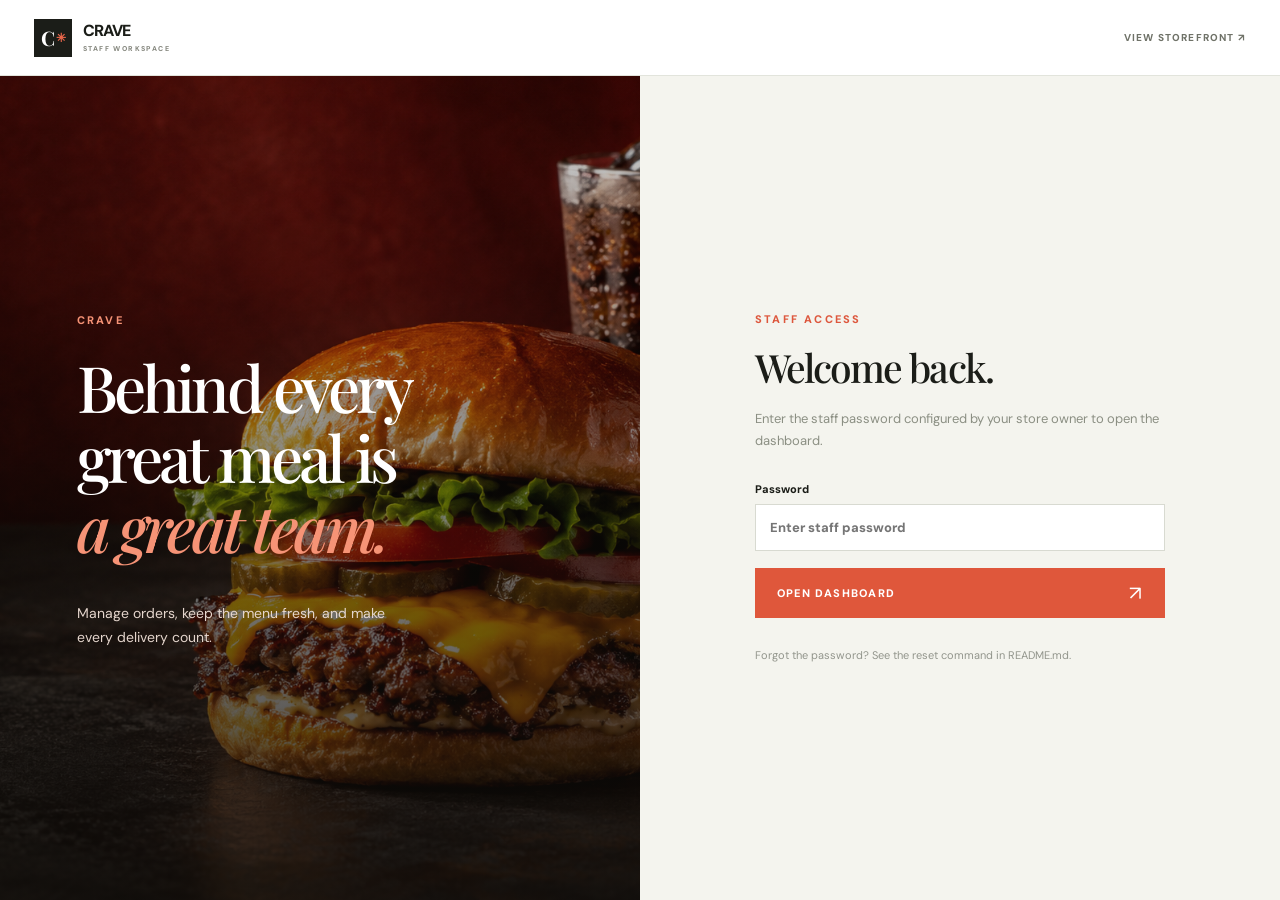
==== commit ffd41b00: "Keep analytics restaurant filters synchronized during startup and rapid changes" ====
--- a/wwwroot/admin.html
+++ b/wwwroot/admin.html
@@ -11,15 +11,17 @@
   <link rel="stylesheet" href="styles.css">
   <link rel="stylesheet" href="admin.css">
   <script src="admin.js" defer></script>
+  <script src="analytics.js" defer></script>
+  <link rel="stylesheet" href="analytics.css">
 </head>
 <body class="admin-body">
   <header class="admin-header"><a class="brand" href="index.html"><span class="brand-icon">C<span>✳</span></span><span class="brand-name">CRAVE<small>STAFF WORKSPACE</small></span></a><div class="admin-header-actions"><a href="index.html" target="_blank" rel="noopener">VIEW STOREFRONT ↗</a><button id="logout" type="button" hidden>SIGN OUT</button></div></header>
 
-  <main id="login-view" class="login-view" hidden><div class="login-art"><span>CRAVE</span><h1>Behind every<br>great meal is<br><em>a great team.</em></h1><p>Manage orders, keep the menu fresh, and make every delivery count.</p></div><div class="login-panel"><div class="login-card"><div class="section-kicker">STAFF ACCESS</div><h2>Welcome back.</h2><p>Enter your staff password to open the dashboard. Your first-run password appears in the server window.</p><form id="login-form"><label>Password<input id="login-password" type="password" autocomplete="current-password" required placeholder="Enter staff password"></label><p class="form-message" id="login-error" role="alert"></p><button class="button button-accent full" type="submit">OPEN DASHBOARD <span>↗</span></button></form><small>Forgot the password? See the reset command in README.md.</small></div></div></main>
+  <main id="login-view" class="login-view" hidden><div class="login-art"><span>CRAVE</span><h1>Behind every<br>great meal is<br><em>a great team.</em></h1><p>Manage orders, keep the menu fresh, and make every delivery count.</p></div><div class="login-panel"><div class="login-card"><div class="section-kicker">STAFF ACCESS</div><h2>Welcome back.</h2><p>Enter the staff password configured by your store owner to open the dashboard.</p><form id="login-form"><label>Password<input id="login-password" type="password" autocomplete="current-password" required placeholder="Enter staff password"></label><p class="form-message" id="login-error" role="alert"></p><button class="button button-accent full" type="submit">OPEN DASHBOARD <span>↗</span></button></form><small>Forgot the password? See the reset command in README.md.</small></div></div></main>
 
-  <main id="dashboard" class="dashboard" hidden><aside class="admin-sidebar"><div class="sidebar-top"><div class="sidebar-label">WORKSPACE</div><button class="side-tab active" data-tab="orders" type="button"><span>◫</span> Orders <b id="open-count">0</b></button><button class="side-tab" data-tab="restaurants" type="button"><span>⌂</span> Restaurants</button><button class="side-tab" data-tab="menu" type="button"><span>☷</span> Menu</button><button class="side-tab" data-tab="settings" type="button"><span>⚙</span> Settings</button></div><div class="sidebar-bottom"><span class="live-dot"></span> STORE IS LIVE</div></aside><div class="workspace"><section class="panel active" id="orders-panel"><div class="page-heading"><div><div class="section-kicker">TODAY’S WORK</div><h1>Orders<span class="period">.</span></h1><p>Keep things moving from placed to delivered.</p></div><button class="outline-button" id="refresh-orders" type="button">↻ &nbsp; REFRESH</button></div><div class="stats"><article><span>NEW ORDERS</span><strong id="stat-new">0</strong><small>Waiting to start</small></article><article><span>IN PROGRESS</span><strong id="stat-progress">0</strong><small>Being prepared or delivered</small></article><article><span>COMPLETED</span><strong id="stat-completed">0</strong><small>All-time orders</small></article><article><span>ORDER TOTALS</span><strong id="stat-total">$0.00</strong><small>Excludes cancelled orders</small></article></div><div class="list-head"><h2>All orders</h2><select id="order-filter" aria-label="Filter orders"><option value="active">Active orders</option><option value="all">All orders</option><option value="Completed">Completed</option><option value="Cancelled">Cancelled</option></select></div><p class="admin-message" id="orders-message" role="status"></p><div id="orders-list" class="orders-list"></div></section>
+  <main id="dashboard" class="dashboard" hidden><aside class="admin-sidebar"><div class="sidebar-top"><div class="sidebar-label">WORKSPACE</div><button class="side-tab active" data-tab="orders" type="button"><span>◫</span> Orders <b id="open-count">0</b></button><button class="side-tab" data-tab="analytics" type="button"><span>▥</span> Analytics</button><button class="side-tab" data-tab="restaurants" type="button"><span>⌂</span> Restaurants</button><button class="side-tab" data-tab="menu" type="button"><span>☷</span> Menu</button><button class="side-tab" data-tab="settings" type="button"><span>⚙</span> Settings</button></div><div class="sidebar-bottom"><span class="live-dot"></span> STORE IS LIVE</div></aside><div class="workspace"><section class="panel active" id="orders-panel"><div class="page-heading"><div><div class="section-kicker">TODAY’S WORK</div><h1>Orders<span class="period">.</span></h1><p>Keep things moving from placed to delivered.</p></div><button class="outline-button" id="refresh-orders" type="button">↻ &nbsp; REFRESH</button></div><div class="stats"><article><span>NEW ORDERS</span><strong id="stat-new">0</strong><small>Waiting to start</small></article><article><span>IN PROGRESS</span><strong id="stat-progress">0</strong><small>Being prepared or delivered</small></article><article><span>COMPLETED</span><strong id="stat-completed">0</strong><small>All-time orders</small></article><article><span>ORDER TOTALS</span><strong id="stat-total">$0.00</strong><small>Excludes cancelled orders</small></article></div><div class="list-head"><h2>All orders</h2><select id="order-filter" aria-label="Filter orders"><option value="active">Active orders</option><option value="all">All orders</option><option value="Completed">Completed</option><option value="Cancelled">Cancelled</option></select></div><p class="admin-message" id="orders-message" role="status"></p><div id="orders-list" class="orders-list"></div></section>
 
-  <section class="panel" id="restaurants-panel"><div class="page-heading"><div><div class="section-kicker">YOUR KITCHENS</div><h1>Restaurants<span class="period">.</span></h1><p>Add a kitchen, edit its details, or pause new orders.</p></div><button class="button button-accent" id="add-restaurant" type="button">ADD RESTAURANT <span>+</span></button></div><div class="list-head"><h2>All kitchens</h2><span id="restaurant-admin-count"></span></div><p class="admin-message" id="restaurants-message" role="status"></p><div id="admin-restaurants-list" class="admin-restaurants-list"></div></section>
+  <section class="panel" id="analytics-panel"><div class="page-heading"><div><div class="section-kicker">THE BIGGER PICTURE</div><h1>Analytics<span class="period">.</span></h1><p>Every order tells a story.</p></div><button class="outline-button" id="refresh-analytics" type="button">↻ REFRESH</button></div><div class="analytics-controls"><label>Time range<select id="analytics-period"><option value="daily">Daily · last 7 days</option><option value="weekly">Weekly · last 8 weeks</option></select></label><label>Kitchen<select id="analytics-restaurant"><option value="">All restaurants</option></select></label></div><p id="analytics-range"></p><p id="analytics-error" role="alert" class="admin-message"></p><div class="stats" id="analytics-stats"></div><div class="analytics-layout"><article class="analytics-card"><h2>Order activity</h2><p>Orders placed in each period, including cancellations.</p><div id="analytics-chart"></div></article><article class="analytics-card"><h2>Order outcomes</h2><p>Current status of orders placed in the selected period.</p><div id="analytics-outcomes"></div></article><article class="analytics-card"><h2>Most loved dishes</h2><p>Units sold in completed orders.</p><div id="analytics-popular"></div></article><article class="analytics-card sales"><h2>Sales by restaurant</h2><div id="analytics-sales"></div></article></div><p class="analytics-note">Food sales count completed orders after discounts. Delivery fees and tips are excluded. Weeks begin Monday. This dashboard refreshes when you change a filter or select Refresh.</p></section><section class="panel" id="restaurants-panel"><div class="page-heading"><div><div class="section-kicker">YOUR KITCHENS</div><h1>Restaurants<span class="period">.</span></h1><p>Add a kitchen, edit its details, or pause new orders.</p></div><button class="button button-accent" id="add-restaurant" type="button">ADD RESTAURANT <span>+</span></button></div><div class="list-head"><h2>All kitchens</h2><span id="restaurant-admin-count"></span></div><p class="admin-message" id="restaurants-message" role="status"></p><div id="admin-restaurants-list" class="admin-restaurants-list"></div></section>
 
   <section class="panel" id="menu-panel"><div class="page-heading"><div><div class="section-kicker">YOUR OFFERING</div><h1>The menu<span class="period">.</span></h1><p>Edit prices and details, or pause an item when it sells out.</p></div><button class="button button-accent" id="add-item" type="button">ADD NEW ITEM <span>+</span></button></div><div class="list-head"><h2>Menu items</h2><span id="item-count"></span></div><p class="admin-message" id="menu-message" role="status"></p><div id="admin-menu-list" class="admin-menu-list"></div></section>
 
--- a/wwwroot/analytics.css
+++ b/wwwroot/analytics.css
@@ -0,0 +1,2 @@
+.analytics-controls{display:flex;flex-wrap:wrap;gap:12px;align-items:end;margin-bottom:22px}.analytics-controls label{display:flex;flex-direction:column;gap:8px;font-size:11px;color:#75806b}.analytics-controls select{min-width:170px;padding:12px;border-radius:8px;border:1px solid #dbded3;background:#fffef8;color:#333b2b;font:inherit;font-size:13px}.analytics-layout{display:grid;grid-template-columns:1.6fr 1fr;gap:20px;margin-top:22px}.analytics-card{background:#fffefa;border:1px solid #e1e4d8;border-radius:15px;padding:25px;min-width:0}.analytics-card h2{font-size:22px;margin:0 0 8px}.analytics-card>p{font-size:12px;color:#7d8672;line-height:1.6}.chart-bars{height:220px;display:flex;gap:12px;align-items:stretch;margin-top:28px}.chart-column{flex:1;min-width:0;display:flex;flex-direction:column;text-align:center;gap:8px}.chart-column>strong{font-size:12px;color:#66774d}.chart-column>small{font-size:9px;white-space:nowrap;color:#828b76}.chart-track{height:170px;position:relative;background:linear-gradient(to top,#f1f2eb 1px,transparent 1px);background-size:100% 34px;border-bottom:1px solid #d8decb;display:flex;align-items:end;justify-content:center}.chart-track>span{display:block;background:#6b7e4f;width:65%;border-radius:5px 5px 0 0;min-height:0}.chart-column:last-child .chart-track>span{background:#da7855}.analytics-data{font-size:11px;margin-top:20px;overflow:auto}.analytics-data summary{cursor:pointer;color:#62744a}.analytics-card table{width:100%;border-collapse:collapse;font-size:12px}.analytics-card th{text-align:left;color:#7c8870;font-size:10px;font-weight:600;padding:14px 6px;border-bottom:1px solid #dce1d1}.analytics-card td{padding:15px 6px;border-bottom:1px solid #eceee5}.outcome-row{display:grid;grid-template-columns:1fr auto;margin:22px 0;font-size:13px}.outcome-row>div{grid-column:1/-1;height:7px;background:#f0f1e9;border-radius:5px;margin-top:9px;overflow:hidden}.outcome-row i{display:block;height:100%;background:#76875d}.outcome-row i.cancelled{background:#dd805e}.outcome-row i.active{background:#d3b66f}.popular-dish{display:flex;align-items:center;gap:13px;padding:16px 0;border-bottom:1px solid #e8ebdf;font-size:13px}.popular-dish>b{color:#9ca78b;font-size:12px}.popular-dish>span{flex:1}.popular-dish small{font-size:10px;color:#879178;font-weight:400}.analytics-empty{padding:35px 0;text-align:center}.analytics-note{font-size:11px!important;color:#7b866e}.analytics-card.sales{overflow:auto}#analytics-range{font-size:12px;color:#7b866e}
+@media(max-width:900px){.analytics-layout{grid-template-columns:1fr}.chart-bars{gap:6px}.analytics-card{padding:18px}.chart-column>small{font-size:8px}}
